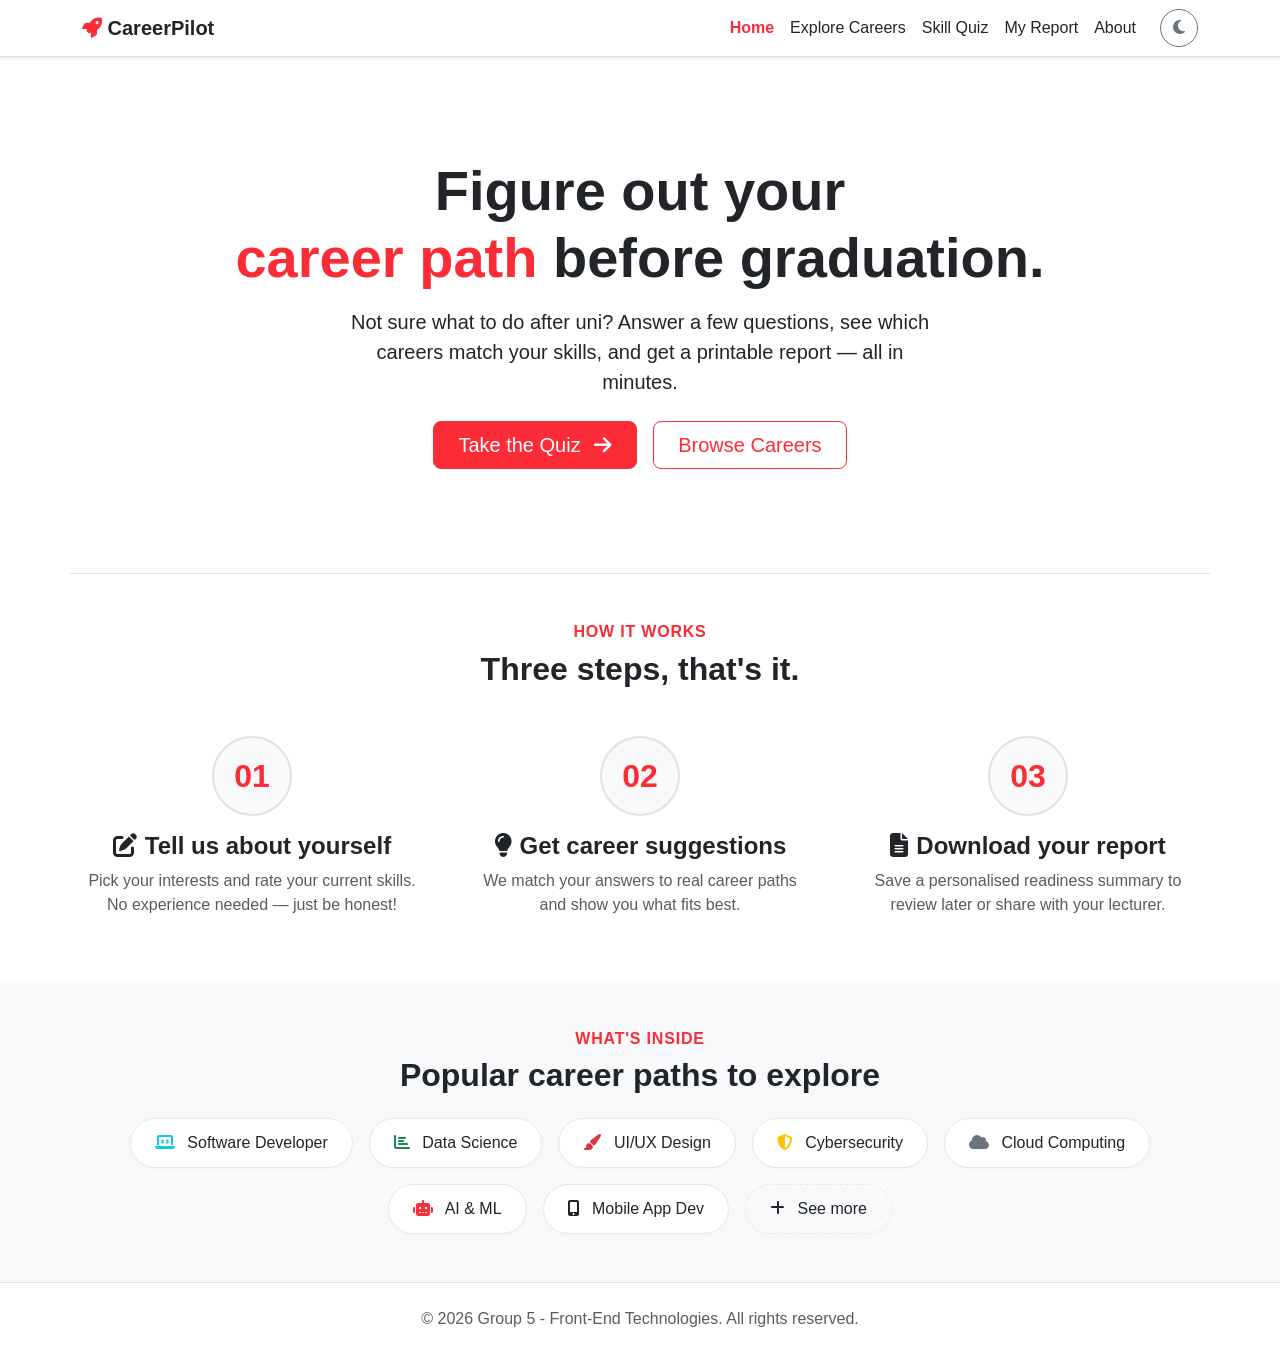
==== index.html @ 78441cff "Add files via upload" ====
<!DOCTYPE html>
<html lang="en">
<head>
    <meta charset="UTF-8">
    <meta name="viewport" content="width=device-width, initial-scale=1.0">
    <title>Home | CareerPilot Readiness Portal</title>
    <link rel="icon" href="data:image/svg+xml,<svg xmlns=%22http://www.w3.org/2000/svg%22 viewBox=%220 0 100 100%22><text y=%22.9em%22 font-size=%2290%22>🚀</text></svg>">
    <link href="https://cdn.jsdelivr.net/npm/bootstrap@5.3.0/dist/css/bootstrap.min.css" rel="stylesheet">
    <link rel="stylesheet" href="https://cdnjs.cloudflare.com/ajax/libs/font-awesome/6.4.0/css/all.min.css">
    <link rel="stylesheet" href="style.css">
</head>
<body>

    <nav class="navbar navbar-expand-lg custom-navbar shadow-sm sticky-top">
        <div class="container">
            <a class="navbar-brand fw-bold" href="index.html">
                <i class="fas fa-rocket text-primary"></i> CareerPilot
            </a>
            <button class="navbar-toggler" type="button" data-bs-toggle="collapse" data-bs-target="#navbarNav">
                <span class="navbar-toggler-icon"></span>
            </button>
            
            <div class="collapse navbar-collapse" id="navbarNav">
                <ul class="navbar-nav ms-auto align-items-center">
                    <li class="nav-item"><a class="nav-link active" href="index.html">Home</a></li>
                    <li class="nav-item"><a class="nav-link" href="explore.html">Explore Careers</a></li>
                    <li class="nav-item"><a class="nav-link" href="quiz.html">Skill Quiz</a></li>
                    <li class="nav-item"><a class="nav-link" href="report.html">My Report</a></li>
                    <li class="nav-item"><a class="nav-link" href="about.html">About</a></li>
                    <li class="nav-item ms-lg-3 mt-2 mt-lg-0">
                        <button id="theme-toggle" class="btn btn-outline-secondary rounded-circle" title="Toggle Light/Dark Mode">
                            <i class="fas fa-moon" id="theme-icon"></i>
                        </button>
                    </li>
                </ul>
            </div>
        </div>
    </nav>

    <header class="hero-section text-center d-flex align-items-center">
        <div class="container">
            <h1 class="display-4 fw-bold mb-3">Figure out your<br><span class="text-primary">career path</span> before graduation.</h1>
            <p class="lead mb-4 mx-auto" style="max-width: 600px;">
                Not sure what to do after uni? Answer a few questions, see which careers match your skills, and get a printable report — all in minutes.
            </p>
            <div class="d-flex justify-content-center gap-3">
                <a href="quiz.html" class="btn btn-primary btn-lg px-4 py-2">Take the Quiz <i class="fas fa-arrow-right ms-2"></i></a>
                <a href="explore.html" class="btn btn-outline-primary btn-lg px-4 py-2">Browse Careers</a>
            </div>
        </div>
    </header>

    <section class="container py-5 mt-4 border-top custom-border">
        <div class="text-center mb-5">
            <h6 class="text-uppercase text-primary fw-bold tracking-wide">How It Works</h6>
            <h2 class="fw-bold">Three steps, that's it.</h2>
        </div>
        <div class="row g-5 text-center">
            <div class="col-md-4">
                <div class="step-wrapper">
                    <div class="step-circle mx-auto mb-3 text-primary">01</div>
                    <h4 class="fw-bold"><i class="fas fa-edit me-2"></i>Tell us about yourself</h4>
                    <p class="text-muted">Pick your interests and rate your current skills. No experience needed — just be honest!</p>
                </div>
            </div>
            <div class="col-md-4">
                <div class="step-wrapper">
                    <div class="step-circle mx-auto mb-3 text-primary">02</div>
                    <h4 class="fw-bold"><i class="fas fa-lightbulb me-2"></i>Get career suggestions</h4>
                    <p class="text-muted">We match your answers to real career paths and show you what fits best.</p>
                </div>
            </div>
            <div class="col-md-4">
                <div class="step-wrapper">
                    <div class="step-circle mx-auto mb-3 text-primary">03</div>
                    <h4 class="fw-bold"><i class="fas fa-file-alt me-2"></i>Download your report</h4>
                    <p class="text-muted">Save a personalised readiness summary to review later or share with your lecturer.</p>
                </div>
            </div>
        </div>
    </section>

    <section class="py-5 custom-bg-light">
        <div class="container text-center">
            <h6 class="text-uppercase text-primary fw-bold tracking-wide">What's Inside</h6>
            <h2 class="fw-bold mb-4">Popular career paths to explore</h2>
            
            <div class="d-flex flex-wrap justify-content-center gap-3">
                <a href="explore.html" class="career-pill"><i class="fas fa-laptop-code text-info me-2"></i> Software Developer</a>
                <a href="explore.html" class="career-pill"><i class="fas fa-chart-bar text-success me-2"></i> Data Science</a>
                <a href="explore.html" class="career-pill"><i class="fas fa-paint-brush text-danger me-2"></i> UI/UX Design</a>
                <a href="explore.html" class="career-pill"><i class="fas fa-shield-alt text-warning me-2"></i> Cybersecurity</a>
                <a href="explore.html" class="career-pill"><i class="fas fa-cloud text-secondary me-2"></i> Cloud Computing</a>
                <a href="explore.html" class="career-pill"><i class="fas fa-robot text-primary me-2"></i> AI & ML</a>
                <a href="explore.html" class="career-pill"><i class="fas fa-mobile-alt text-dark me-2 dark-icon-fix"></i> Mobile App Dev</a>
                <a href="explore.html" class="career-pill border-dashed"><i class="fas fa-plus me-2"></i> See more</a>
            </div>
        </div>
    </section>

    <footer class="text-center py-4 mt-auto border-top custom-border">
        <p class="mb-0 text-muted">&copy; 2026 Group 5 - Front-End Technologies. All rights reserved.</p>
    </footer>

    <script src="https://cdn.jsdelivr.net/npm/bootstrap@5.3.0/dist/js/bootstrap.bundle.min.js"></script>
    <script src="script.js"></script>
</body>
</html>
---- style.css ----
/* --- CSS --- */
:root {
    --bg-color: #ffffff;
    --text-color: #212529;
    --nav-bg: #ffffff;
    --border-color: #dee2e6;
    --primary-color: #FB2C36;
    --primary-hover: #FFA2A2;
    --bg-light-section: #f8f9fa;
    --pill-bg: #ffffff;
    --pill-border: #e2e8f0;
}

/* Dark Mode Overrides */
body.dark-mode {
    --bg-color: #121212;
    --text-color: #e2e8f0;
    --nav-bg: #1a202c;
    --border-color: #2d3748;
    --primary-color: #FB2C36;
    --bg-light-section: #1a202c;
    --pill-bg: #2d3748;
    --pill-border: #4a5568;
}

/* --- Base Styles --- */
body {
    background-color: var(--bg-color);
    color: var(--text-color);
    font-family: 'Segoe UI', Tahoma, Geneva, Verdana, sans-serif;
    transition: background-color 0.3s ease, color 0.3s ease;
    display: flex;
    flex-direction: column;
    min-height: 100vh;
}

/* Utilities */
.text-primary { color: var(--primary-color) !important; }
.bg-primary-subtle { background-color: rgba(90, 103, 216, 0.1) !important; }
.border-primary-subtle { border-color: rgba(90, 103, 216, 0.2) !important; }
.btn-primary { background-color: var(--primary-color); border-color: var(--primary-color); }
.btn-primary:hover { background-color: var(--primary-hover); border-color: var(--primary-hover); }
.btn-outline-primary { color: var(--primary-color); border-color: var(--primary-color); }
.btn-outline-primary:hover { background-color: var(--primary-color); color: #fff; }
.custom-border { border-color: var(--border-color) !important; }
.custom-bg-light { background-color: var(--bg-light-section); transition: background-color 0.3s ease; }
.tracking-wide { letter-spacing: 0.05em; }

/* --- Components --- */
.custom-navbar {
    background-color: var(--nav-bg) !important;
    border-bottom: 1px solid var(--border-color);
    transition: background-color 0.3s ease, border-color 0.3s ease;
}

.custom-navbar .navbar-brand, 
.custom-navbar .nav-link {
    color: var(--text-color) !important;
}

.custom-navbar .nav-link:hover,
.custom-navbar .nav-link.active {
    color: var(--primary-color) !important;
    font-weight: 600;
}

.hero-section {
    padding: 100px 0 80px 0;
}

/* How It Works  */
.step-circle {
    width: 80px;
    height: 80px;
    border-radius: 50%;
    background-color: var(--bg-light-section);
    display: flex;
    align-items: center;
    justify-content: center;
    font-size: 2rem;
    font-weight: 700;
    margin-bottom: 1rem;
    border: 2px solid var(--border-color);
    transition: all 0.3s ease;
}

.step-wrapper:hover .step-circle {
    background-color: rgba(90, 103, 216, 0.1);
    border-color: var(--primary-color);
    transform: translateY(-5px);
}

/* Popular Careers - Pills */
.career-pill {
    display: inline-block;
    padding: 12px 24px;
    background-color: var(--pill-bg);
    color: var(--text-color);
    text-decoration: none;
    border-radius: 50px;
    border: 1px solid var(--pill-border);
    font-weight: 500;
    transition: all 0.2s ease;
    box-shadow: 0 2px 4px rgba(0,0,0,0.02);
}

.career-pill:hover {
    transform: translateY(-3px);
    box-shadow: 0 4px 12px rgba(0,0,0,0.08);
    border-color: var(--primary-color);
    color: var(--primary-color);
}

.career-pill.border-dashed {
    border-style: dashed;
    background-color: transparent;
}

/* Dark Mode Button */
body.dark-mode .dark-icon-fix {
    color: #e2e8f0 !important;
}

body.dark-mode .btn-outline-secondary {
    color: #e2e8f0;
    border-color: #4a5568;
}
body.dark-mode .btn-outline-secondary:hover {
    background-color: #e2e8f0;
    color: #121212;
}

body.dark-mode .text-muted {
    color: #a0aec0 !important;
}
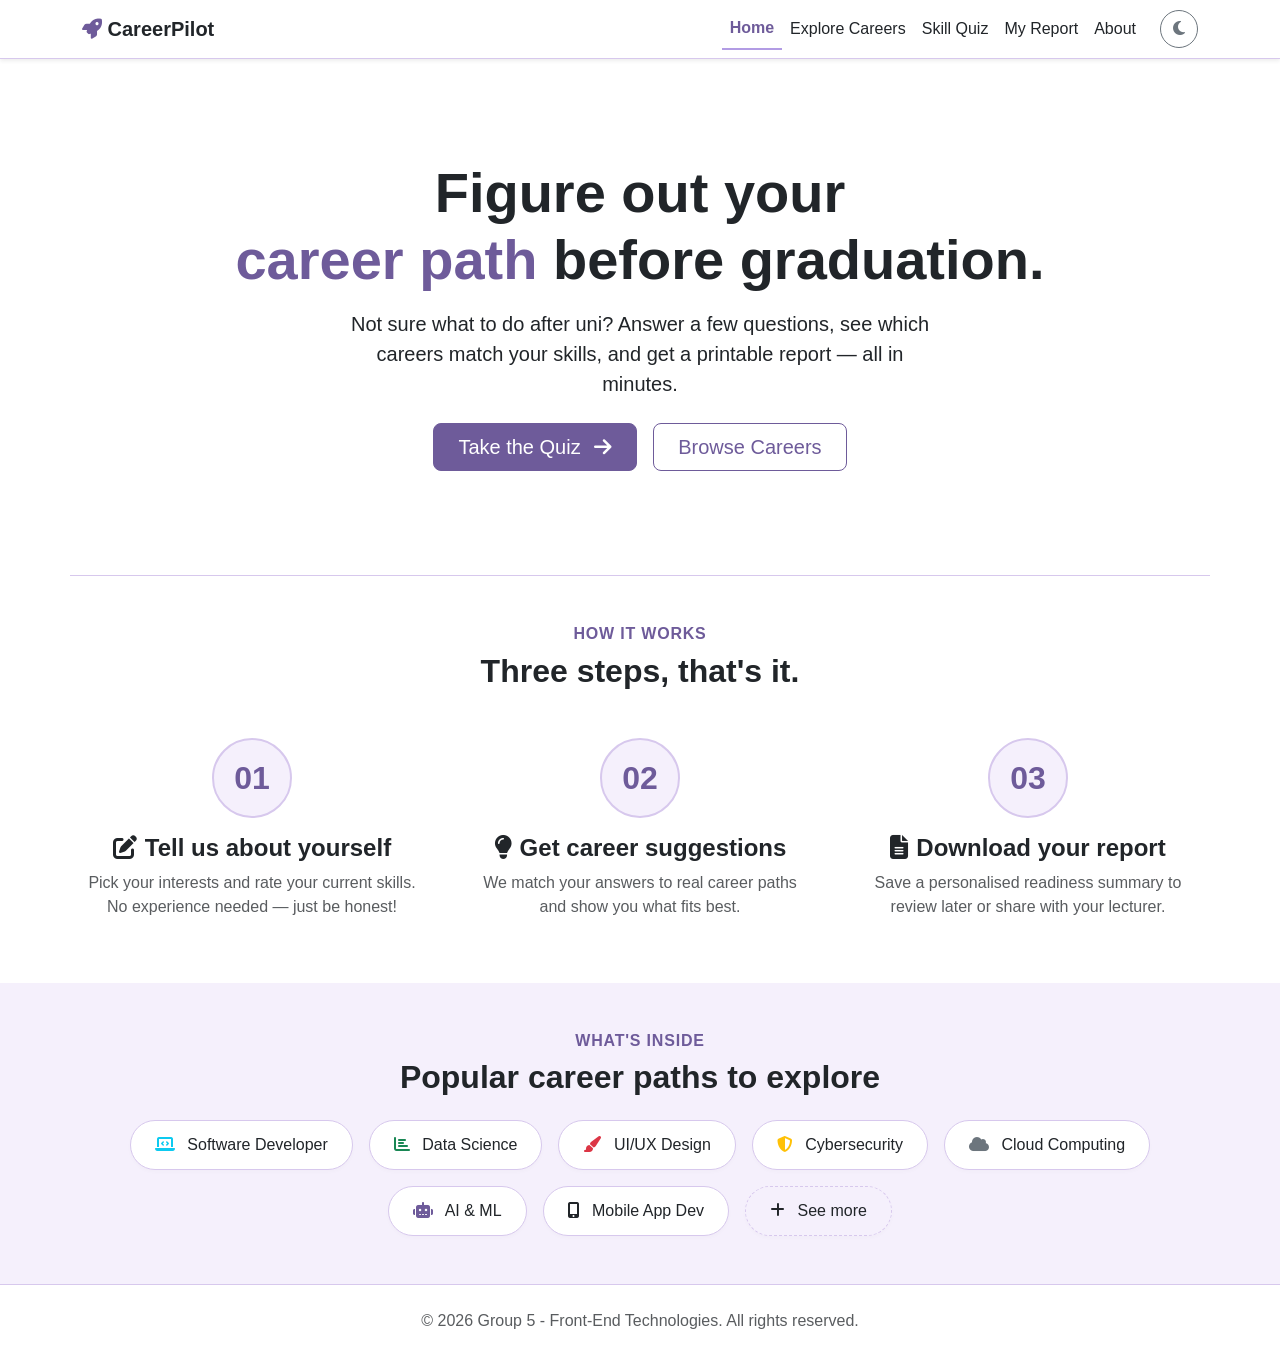
==== commit d142adac: "Update theme to purpleeeeeeeeee" ====
--- a/index.html
+++ b/index.html
@@ -5,9 +5,9 @@
     <meta name="viewport" content="width=device-width, initial-scale=1.0">
     <title>Home | CareerPilot Readiness Portal</title>
     <link rel="icon" href="data:image/svg+xml,<svg xmlns=%22http://www.w3.org/2000/svg%22 viewBox=%220 0 100 100%22><text y=%22.9em%22 font-size=%2290%22>🚀</text></svg>">
-    <link href="https://cdn.jsdelivr.net/npm/bootstrap@5.3.0/dist/css/bootstrap.min.css" rel="stylesheet">
+    <link href="https://cdn.jsdelivr.net/npm/bootstrap@5.3.3/dist/css/bootstrap.min.css" rel="stylesheet">
     <link rel="stylesheet" href="https://cdnjs.cloudflare.com/ajax/libs/font-awesome/6.4.0/css/all.min.css">
-    <link rel="stylesheet" href="style.css">
+    <link rel="stylesheet" href="css/style.css">
 </head>
 <body>
 
--- a/css/style.css
+++ b/css/style.css
@@ -0,0 +1,238 @@
+:root {
+    /* Site-wide colours */
+    --bg-color: #ffffff;
+    --text-color: #212529;
+    --nav-bg: #ffffff;
+    --border-color: #D7C8ED;
+    --primary-color: #6E5B9A;
+    --primary-hover: #B29CE4;
+    --bg-light-section: #F5F0FC;
+    --pill-bg: #ffffff;
+    --pill-border: #D7C8ED;
+
+    /* Ainin's report/about page */
+    --navy-900: #42326E;
+    --navy-800: #6E5B9A;
+    --navy-600: #6E5B9A;
+    --blue-400: #B29CE4;
+    --blue-50:  #E0D4FC;
+    --page-bg:  #F5F0FC;
+}
+
+/* Dark Mode Overrides */
+body.dark-mode {
+    --bg-color: #1E1730;
+    --text-color: #E0D4FC;
+    --nav-bg: #2A1F45;
+    --border-color: #42326E;
+    --primary-color: #B29CE4;
+    --primary-hover: #D7C8ED;
+    --bg-light-section: #2A1F45;
+    --pill-bg: #2A1F45;
+    --pill-border: #6E5B9A;
+}
+
+/* Base Styles */
+body {
+    background-color: var(--bg-color);
+    color: var(--text-color);
+    font-family: 'Segoe UI', Tahoma, Geneva, Verdana, sans-serif;
+    transition: background-color 0.3s ease, color 0.3s ease;
+    display: flex;
+    flex-direction: column;
+    min-height: 100vh;
+}
+
+/* report.html n about.html background */
+body.page-report,
+body.page-about {
+    background-color: var(--page-bg);
+}
+
+/* Utilities */
+.text-primary { color: var(--primary-color) !important; }
+.bg-primary-subtle { background-color: rgba(110, 91, 154, 0.1) !important; }
+.border-primary-subtle { border-color: rgba(110, 91, 154, 0.2) !important; }
+.btn-primary { background-color: var(--primary-color); border-color: var(--primary-color); color: #fff; }
+.btn-primary:hover { background-color: var(--primary-hover); border-color: var(--primary-hover); color: #fff; }
+.btn-outline-primary { color: var(--primary-color); border-color: var(--primary-color); }
+.btn-outline-primary:hover { background-color: var(--primary-color); color: #fff; }
+.custom-border { border-color: var(--border-color) !important; }
+.custom-bg-light { background-color: var(--bg-light-section); transition: background-color 0.3s ease; }
+.tracking-wide { letter-spacing: 0.05em; }
+
+/* Navbar */
+.custom-navbar {
+    background-color: var(--nav-bg) !important;
+    border-bottom: 1px solid var(--border-color);
+    transition: background-color 0.3s ease, border-color 0.3s ease;
+}
+
+.custom-navbar .navbar-brand,
+.custom-navbar .nav-link {
+    color: var(--text-color) !important;
+}
+
+.custom-navbar .nav-link:hover,
+.custom-navbar .nav-link.active {
+    color: var(--primary-color) !important;
+    font-weight: 600;
+}
+
+/* Navbar — report/about pages (Ainin) */
+.navbar-brand i {
+    color: var(--blue-400);
+}
+
+.nav-link.active {
+    color: var(--navy-900) !important;
+    font-weight: 600;
+    border-bottom: 2px solid var(--blue-400);
+}
+
+/* Hero Section */
+.hero-section {
+    padding: 100px 0 80px 0;
+}
+
+/* How It Works */
+.step-circle {
+    width: 80px;
+    height: 80px;
+    border-radius: 50%;
+    background-color: var(--bg-light-section);
+    display: flex;
+    align-items: center;
+    justify-content: center;
+    font-size: 2rem;
+    font-weight: 700;
+    margin-bottom: 1rem;
+    border: 2px solid var(--border-color);
+    transition: all 0.3s ease;
+}
+
+.step-wrapper:hover .step-circle {
+    background-color: rgba(110, 91, 154, 0.1);
+    border-color: var(--primary-color);
+    transform: translateY(-5px);
+}
+
+/* Popular Careers */
+.career-pill {
+    display: inline-block;
+    padding: 12px 24px;
+    background-color: var(--pill-bg);
+    color: var(--text-color);
+    text-decoration: none;
+    border-radius: 50px;
+    border: 1px solid var(--pill-border);
+    font-weight: 500;
+    transition: all 0.2s ease;
+    box-shadow: 0 2px 4px rgba(0,0,0,0.02);
+}
+
+.career-pill:hover {
+    transform: translateY(-3px);
+    box-shadow: 0 4px 12px rgba(110, 91, 154, 0.15);
+    border-color: var(--primary-color);
+    color: var(--primary-color);
+}
+
+.career-pill.border-dashed {
+    border-style: dashed;
+    background-color: transparent;
+}
+
+/* Dark Mode extras */
+body.dark-mode .dark-icon-fix {
+    color: #E0D4FC !important;
+}
+
+body.dark-mode .btn-outline-secondary {
+    color: #E0D4FC;
+    border-color: #6E5B9A;
+}
+body.dark-mode .btn-outline-secondary:hover {
+    background-color: #E0D4FC;
+    color: #1E1730;
+}
+
+body.dark-mode .text-muted {
+    color: #B29CE4 !important;
+}
+
+/* Report page (Ainin) */
+.progress-bar.bg-navy { background-color: #42326E !important; }
+.progress-bar.bg-blue { background-color: #B29CE4 !important; }
+
+.career-card.rank-1 {
+    border: 2px solid #B29CE4 !important;
+    background-color: #fff;
+}
+
+.rank-badge {
+    width: 32px; height: 32px;
+    display: flex; align-items: center; justify-content: center;
+    border-radius: 50%;
+    font-weight: 700;
+    background-color: #E0D4FC;
+    color: #42326E;
+    flex-shrink: 0;
+}
+
+.rank-1 .rank-badge {
+    background-color: #42326E;
+    color: #fff;
+}
+
+.readiness-circle {
+    width: 130px; height: 130px;
+    border-radius: 50%;
+    background: conic-gradient(#6E5B9A calc(var(--pct) * 1%), #E0D4FC 0);
+    display: flex; align-items: center; justify-content: center;
+}
+
+.readiness-circle .inner {
+    width: 100px; height: 100px;
+    border-radius: 50%;
+    background: #fff;
+    display: flex; flex-direction: column; align-items: center; justify-content: center;
+}
+
+/* About page (Ainin) */
+.info-card .icon-circle {
+    width: 56px; height: 56px;
+    border-radius: 50%;
+    display: flex; align-items: center; justify-content: center;
+    font-size: 1.4rem;
+    margin: 0 auto 12px;
+}
+
+.member-card .avatar-circle {
+    width: 60px; height: 60px;
+    min-width: 60px;
+    border-radius: 50%;
+    object-fit: cover;
+    object-position: center top;
+    flex-shrink: 0;
+    display: block;
+}
+
+.rule-number {
+    width: 32px; height: 32px;
+    border-radius: 50%;
+    display: flex; align-items: center; justify-content: center;
+    font-weight: 700;
+    font-size: 0.9rem;
+    flex-shrink: 0;
+    background-color: #E0D4FC;
+    color: #42326E;
+}
+
+/* Print styles (Ainin) */
+@media print {
+    .no-print { display: none !important; }
+    body { background-color: #fff !important; }
+    .card { border: 1px solid #ccc !important; box-shadow: none !important; }
+    .card, .career-card { break-inside: avoid; }
+}
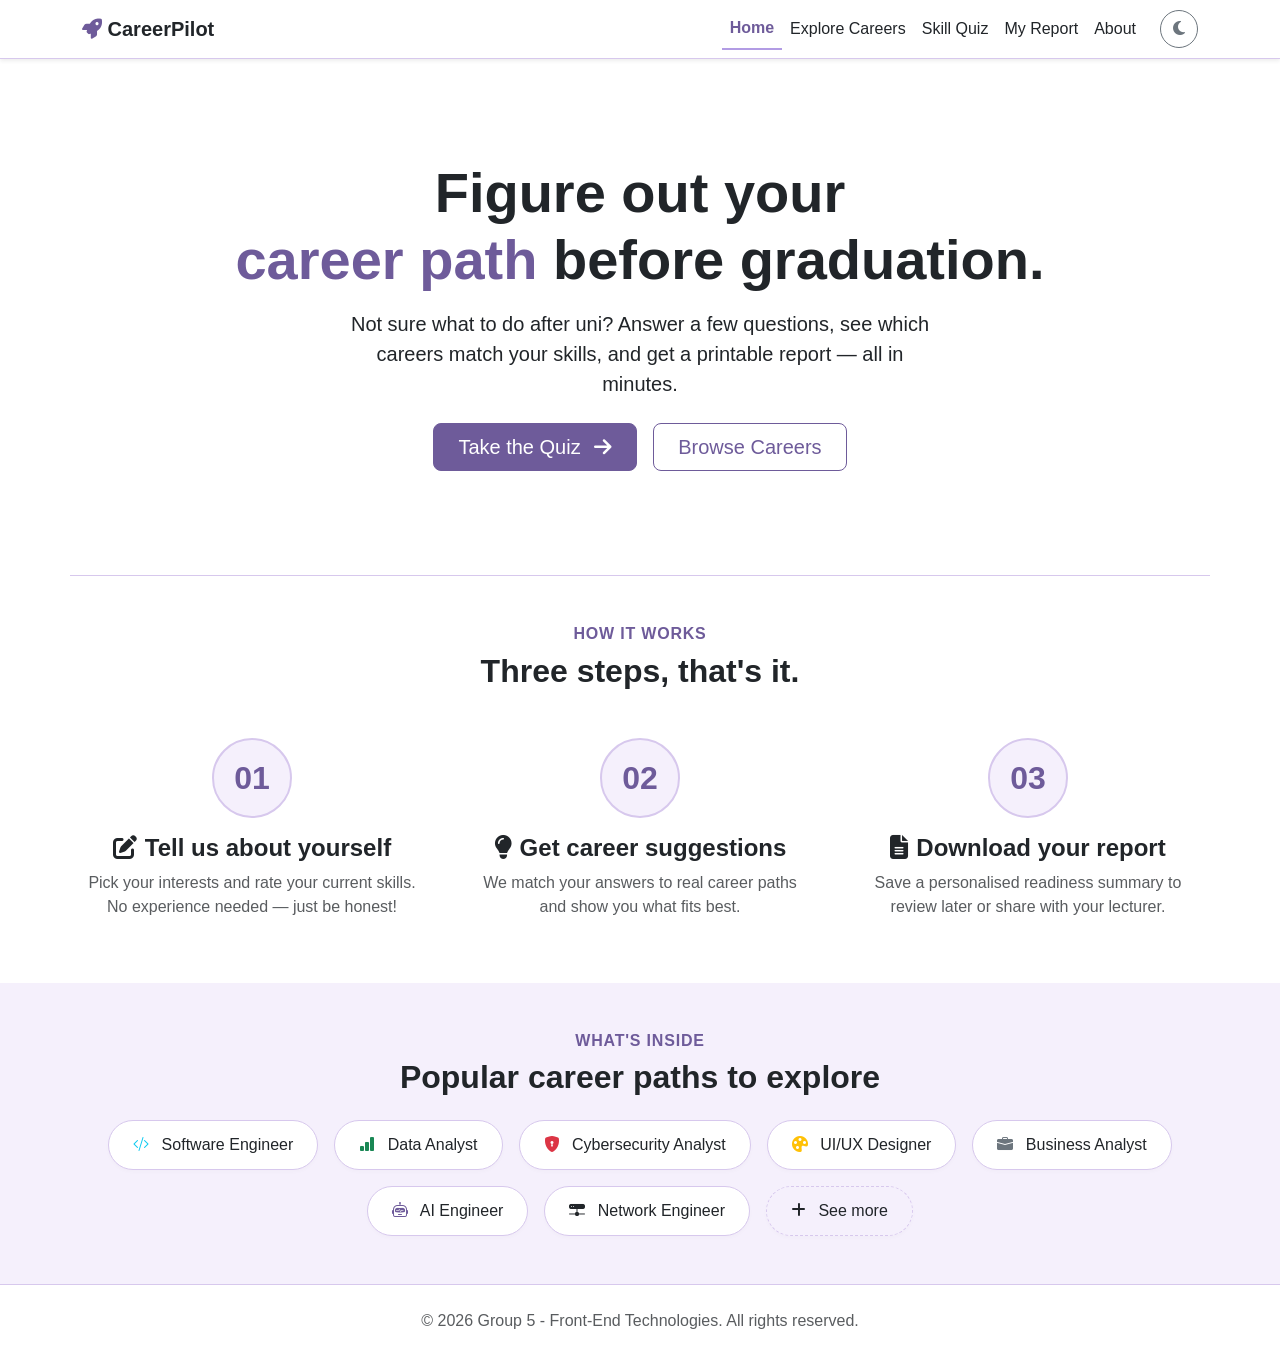
==== commit 0e4aff70: "update popular career higlight dan theme" ====
--- a/index.html
+++ b/index.html
@@ -6,6 +6,7 @@
     <title>Home | CareerPilot Readiness Portal</title>
     <link rel="icon" href="data:image/svg+xml,<svg xmlns=%22http://www.w3.org/2000/svg%22 viewBox=%220 0 100 100%22><text y=%22.9em%22 font-size=%2290%22>🚀</text></svg>">
     <link href="https://cdn.jsdelivr.net/npm/bootstrap@5.3.3/dist/css/bootstrap.min.css" rel="stylesheet">
+    <link rel="stylesheet" href="https://cdn.jsdelivr.net/npm/bootstrap-icons@1.11.3/font/bootstrap-icons.min.css">
     <link rel="stylesheet" href="https://cdnjs.cloudflare.com/ajax/libs/font-awesome/6.4.0/css/all.min.css">
     <link rel="stylesheet" href="css/style.css">
 </head>
@@ -86,13 +87,13 @@
             <h2 class="fw-bold mb-4">Popular career paths to explore</h2>
             
             <div class="d-flex flex-wrap justify-content-center gap-3">
-                <a href="explore.html" class="career-pill"><i class="fas fa-laptop-code text-info me-2"></i> Software Developer</a>
-                <a href="explore.html" class="career-pill"><i class="fas fa-chart-bar text-success me-2"></i> Data Science</a>
-                <a href="explore.html" class="career-pill"><i class="fas fa-paint-brush text-danger me-2"></i> UI/UX Design</a>
-                <a href="explore.html" class="career-pill"><i class="fas fa-shield-alt text-warning me-2"></i> Cybersecurity</a>
-                <a href="explore.html" class="career-pill"><i class="fas fa-cloud text-secondary me-2"></i> Cloud Computing</a>
-                <a href="explore.html" class="career-pill"><i class="fas fa-robot text-primary me-2"></i> AI & ML</a>
-                <a href="explore.html" class="career-pill"><i class="fas fa-mobile-alt text-dark me-2 dark-icon-fix"></i> Mobile App Dev</a>
+                <a href="explore.html" class="career-pill"><i class="bi bi-code-slash text-info me-2"></i> Software Engineer</a>
+                <a href="explore.html" class="career-pill"><i class="bi bi-bar-chart-fill text-success me-2"></i> Data Analyst</a>
+                <a href="explore.html" class="career-pill"><i class="bi bi-shield-lock-fill text-danger me-2"></i> Cybersecurity Analyst</a>
+                <a href="explore.html" class="career-pill"><i class="bi bi-palette-fill text-warning me-2"></i> UI/UX Designer</a>
+                <a href="explore.html" class="career-pill"><i class="bi bi-briefcase-fill text-secondary me-2"></i> Business Analyst</a>
+                <a href="explore.html" class="career-pill"><i class="bi bi-robot text-primary me-2"></i> AI Engineer</a>
+                <a href="explore.html" class="career-pill"><i class="bi bi-hdd-network-fill text-dark me-2 dark-icon-fix"></i> Network Engineer</a>
                 <a href="explore.html" class="career-pill border-dashed"><i class="fas fa-plus me-2"></i> See more</a>
             </div>
         </div>
@@ -103,6 +104,6 @@
     </footer>
 
     <script src="https://cdn.jsdelivr.net/npm/bootstrap@5.3.0/dist/js/bootstrap.bundle.min.js"></script>
-    <script src="script.js"></script>
+    <script src="js/script.js"></script>
 </body>
 </html>
